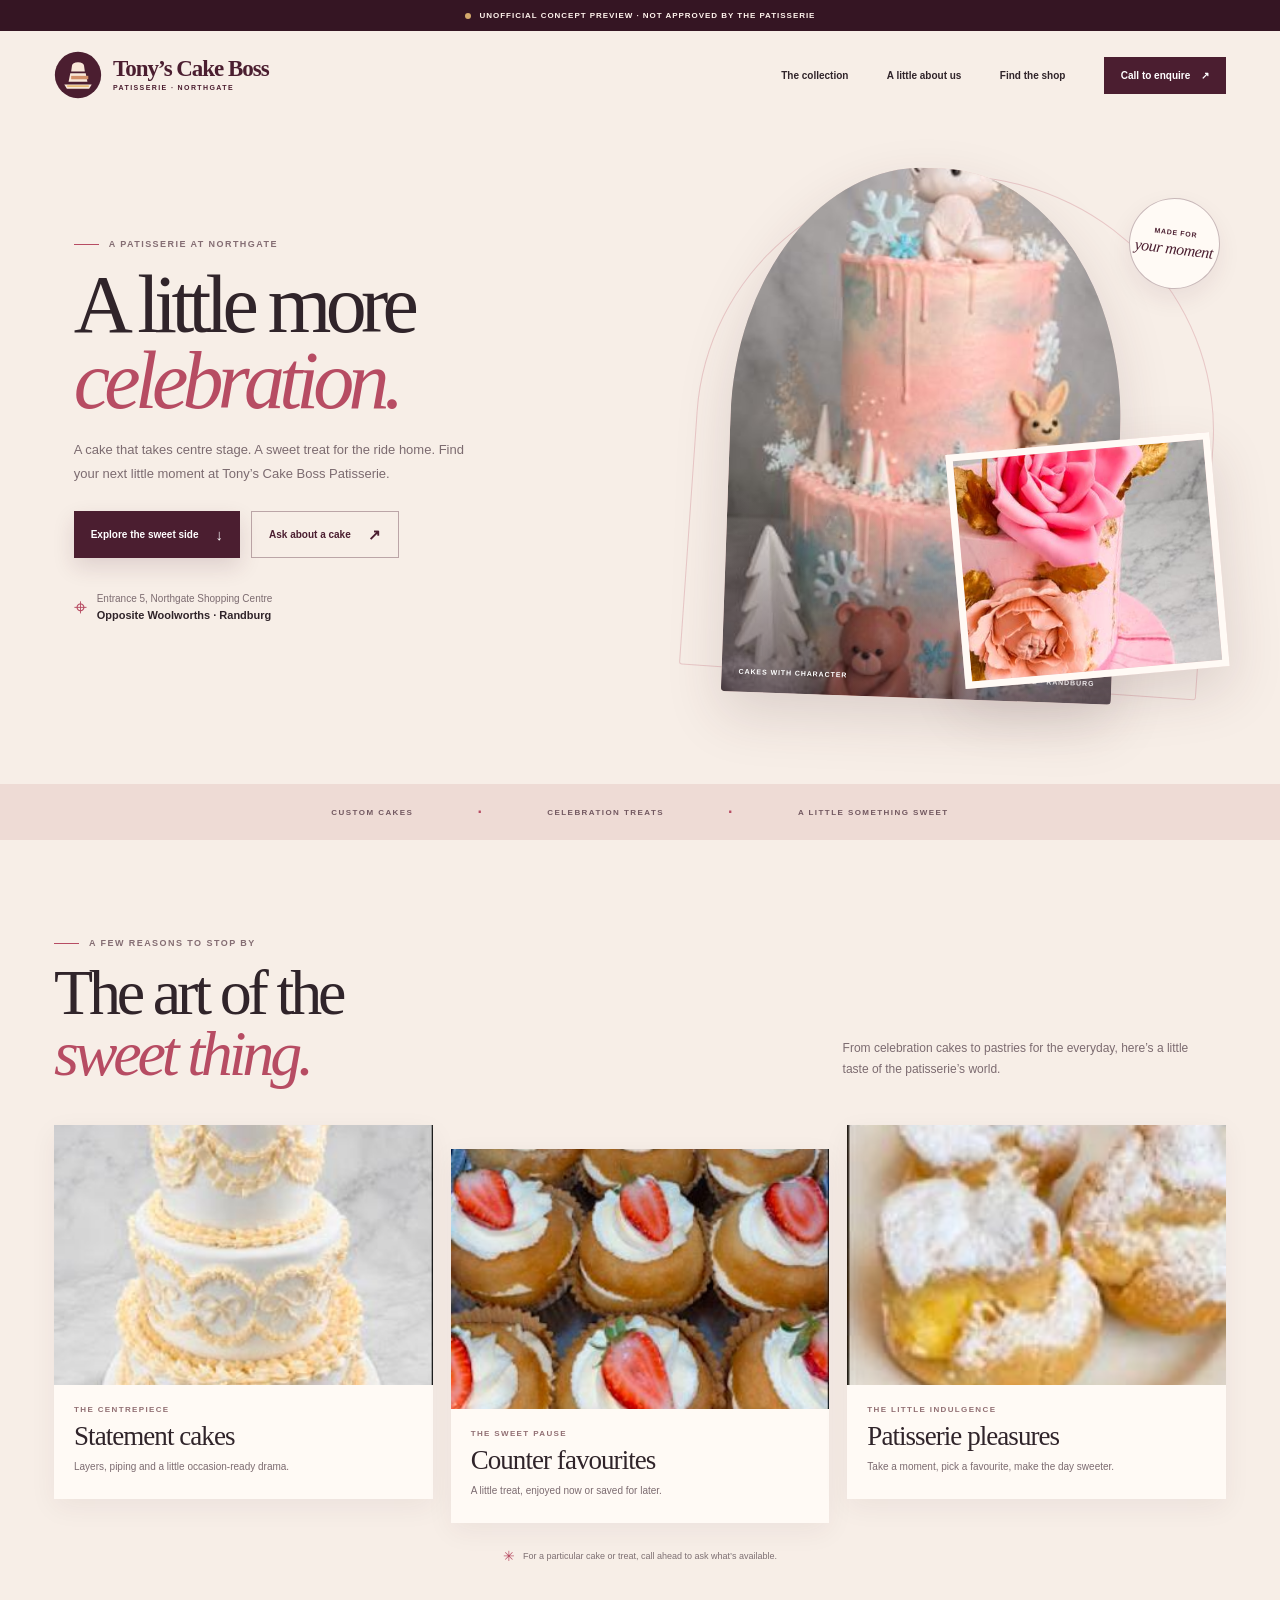
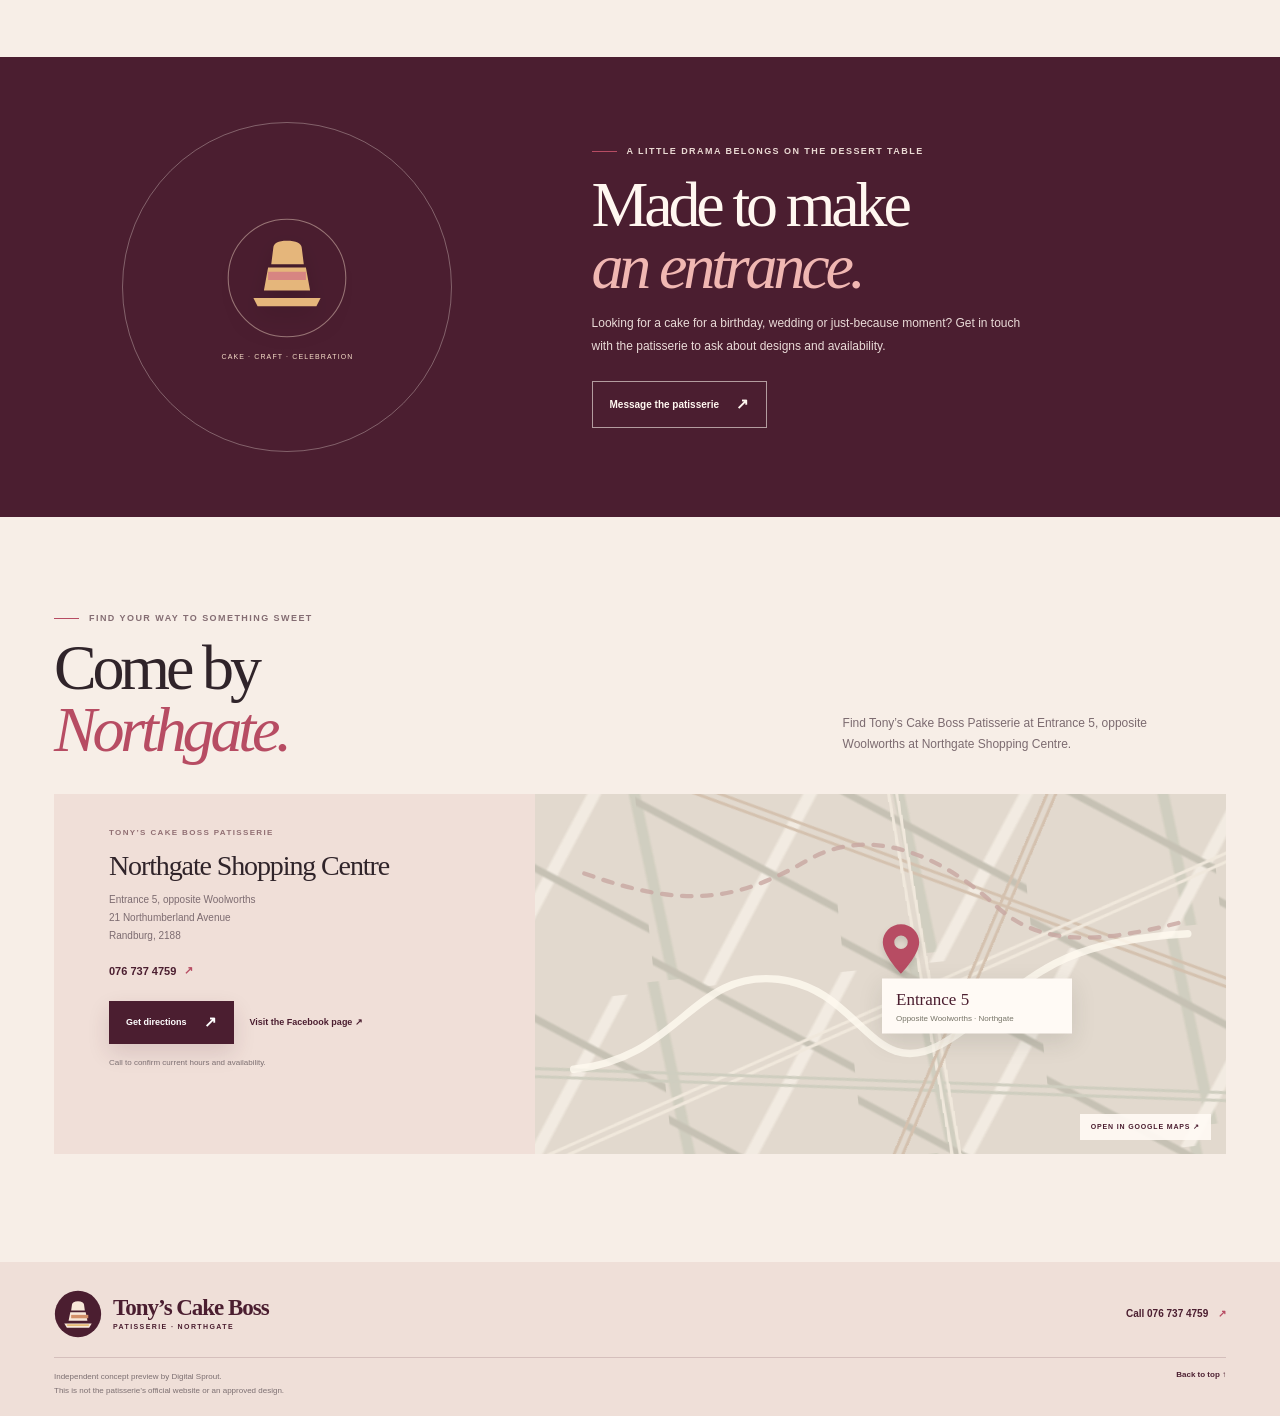
==== tonys-cake-boss-patisserie/index.html @ f34aab68 "Add Tony's Cake Boss Patisserie demo" ====
<!doctype html>
<html lang="en-ZA">
  <head>
    <meta charset="utf-8">
    <meta name="viewport" content="width=device-width, initial-scale=1">
    <meta name="theme-color" content="#f7eee7">
    <meta name="description" content="An unofficial concept preview for Tony's Cake Boss Patisserie at Northgate Shopping Centre, Randburg.">
    <title>Tony’s Cake Boss Patisserie — A little more celebration</title>
    <link rel="stylesheet" href="styles.css">
    <script src="script.js" defer></script>
  </head>
  <body>
    <a class="skip-link" href="#main">Skip to content</a>
    <div class="concept-note"><span aria-hidden="true"></span> Unofficial concept preview · not approved by the patisserie</div>

    <header class="site-header">
      <a class="brand" href="#top" aria-label="Tony's Cake Boss Patisserie concept home">
        <span class="brand-mark" aria-hidden="true"><svg viewBox="0 0 56 56"><circle cx="28" cy="28" r="27" fill="#4b1e30"/><path d="M12 39h32l-3 5H15l-3-5Zm5-3h22l-2-10H19l-2 10Zm3-12 1-7c.3-2.5 2.7-4 7-4s6.7 1.5 7 4l1 7H20Z" fill="#f8e7d8"/><path d="M20 29h20v4H20z" fill="#d28f68"/><path d="M16 41h24" stroke="#e7bc76" stroke-width="1.8" stroke-linecap="round"/></svg></span>
        <span class="brand-copy"><strong>Tony’s Cake Boss</strong><small>PATISSERIE · NORTHGATE</small></span>
      </a>
      <button class="menu-toggle" type="button" aria-expanded="false" aria-controls="main-nav" aria-label="Open navigation"><span></span><span></span></button>
      <nav class="main-nav" id="main-nav" aria-label="Main navigation">
        <a href="#collection">The collection</a><a href="#story">A little about us</a><a href="#visit">Find the shop</a><a class="nav-call" href="tel:+27767374759">Call to enquire <span aria-hidden="true">↗</span></a>
      </nav>
    </header>

    <main id="main">
      <section class="hero" id="top" aria-labelledby="hero-title">
        <div class="hero-copy reveal">
          <p class="eyebrow"><span></span> A patisserie at Northgate</p>
          <h1 id="hero-title">A little more<br><em>celebration.</em></h1>
          <p class="hero-intro">A cake that takes centre stage. A sweet treat for the ride home. Find your next little moment at Tony’s Cake Boss Patisserie.</p>
          <div class="hero-actions"><a class="button button-primary" href="#collection">Explore the sweet side <span aria-hidden="true">↓</span></a><a class="button button-outline" href="https://wa.me/27767374759?text=Hello%2C%20I%27d%20like%20to%20ask%20about%20a%20cake." target="_blank" rel="noopener noreferrer">Ask about a cake <span aria-hidden="true">↗</span></a></div>
          <a class="hero-place" href="https://www.google.com/maps/search/?api=1&amp;query=Tony%27s%20Cake%20Boss%20Patisserie%2C%20Northgate%20Shopping%20Centre%2C%20Randburg" target="_blank" rel="noopener noreferrer"><span class="place-pin" aria-hidden="true">⌖</span><span>Entrance 5, Northgate Shopping Centre<br><strong>Opposite Woolworths · Randburg</strong></span></a>
        </div>
        <div class="hero-visual reveal" aria-label="Cake and patisserie gallery">
          <figure class="hero-photo hero-photo-main"><img src="assets/feature-cake.jpg" alt="Pastel two-tier celebration cake decorated with fondant figures and winter details"><figcaption><span>CAKES WITH CHARACTER</span><span>NORTHGATE · RANDBURG</span></figcaption></figure>
          <figure class="hero-photo hero-photo-inset"><img src="assets/floral-cake-detail.jpg" alt="Close view of a blush cake finished with pink and peach sugar flowers"></figure>
          <span class="photo-seal" aria-hidden="true"><span>MADE FOR</span><strong>your moment</strong></span>
        </div>
      </section>

      <div class="sweet-ribbon" aria-label="Patisserie favourites"><span>Custom cakes</span><i aria-hidden="true">·</i><span>Celebration treats</span><i aria-hidden="true">·</i><span>A little something sweet</span></div>

      <section class="collection section-pad" id="collection" aria-labelledby="collection-title">
        <div class="section-heading reveal"><div><p class="eyebrow"><span></span> A few reasons to stop by</p><h2 id="collection-title">The art of the<br><em>sweet thing.</em></h2></div><p>From celebration cakes to pastries for the everyday, here’s a little taste of the patisserie’s world.</p></div>
        <div class="collection-grid">
          <article class="collection-card reveal"><img src="assets/wedding-cake.jpg" alt="White tiered celebration cake with piped borders and pale gold details" loading="lazy"><div class="collection-card-copy"><p class="card-kicker">THE CENTREPIECE</p><h3>Statement cakes</h3><p>Layers, piping and a little occasion-ready drama.</p></div></article>
          <article class="collection-card reveal"><img src="assets/strawberry-cupcakes.jpg" alt="Small cupcakes topped with cream and fresh strawberry slices" loading="lazy"><div class="collection-card-copy"><p class="card-kicker">THE SWEET PAUSE</p><h3>Counter favourites</h3><p>A little treat, enjoyed now or saved for later.</p></div></article>
          <article class="collection-card reveal"><img src="assets/custard-puffs.jpg" alt="Powdered pastries with creamy custard filling" loading="lazy"><div class="collection-card-copy"><p class="card-kicker">THE LITTLE INDULGENCE</p><h3>Patisserie pleasures</h3><p>Take a moment, pick a favourite, make the day sweeter.</p></div></article>
        </div>
        <p class="availability-note"><span aria-hidden="true">✳</span> For a particular cake or treat, call ahead to ask what’s available.</p>
      </section>

      <section class="story" id="story" aria-labelledby="story-title">
        <div class="story-inner section-pad"><div class="story-seal" aria-hidden="true"><svg viewBox="0 0 120 120"><circle cx="60" cy="60" r="56"/><path d="M28 79h64l-4 8H32l-4-8Zm10-7h44l-4-22H42l-4 22Zm7-25 2-16c.3-4 4.5-6.5 13-6.5S73.7 27 74 31l2 16H45Z"/><path class="story-band" d="M42 54h36v8H42z"/></svg><span>CAKE · CRAFT · CELEBRATION</span></div><div class="story-copy reveal"><p class="eyebrow eyebrow-light"><span></span> A little drama belongs on the dessert table</p><h2 id="story-title">Made to make<br><em>an entrance.</em></h2><p>Looking for a cake for a birthday, wedding or just-because moment? Get in touch with the patisserie to ask about designs and availability.</p><a class="button button-light" href="https://wa.me/27767374759?text=Hello%2C%20I%27d%20like%20to%20ask%20about%20a%20cake." target="_blank" rel="noopener noreferrer">Message the patisserie <span aria-hidden="true">↗</span></a></div></div>
      </section>

      <section class="visit section-pad" id="visit" aria-labelledby="visit-title">
        <div class="section-heading visit-heading reveal"><div><p class="eyebrow"><span></span> Find your way to something sweet</p><h2 id="visit-title">Come by<br><em>Northgate.</em></h2></div><p>Find Tony’s Cake Boss Patisserie at Entrance 5, opposite Woolworths at Northgate Shopping Centre.</p></div>
        <div class="visit-card reveal"><div class="visit-details"><p class="card-kicker">TONY’S CAKE BOSS PATISSERIE</p><h3>Northgate Shopping Centre</h3><p>Entrance 5, opposite Woolworths<br>21 Northumberland Avenue<br>Randburg, 2188</p><a class="phone-link" href="tel:+27767374759">076 737 4759 <span aria-hidden="true">↗</span></a><div class="visit-actions"><a class="button button-primary" href="https://www.google.com/maps/search/?api=1&amp;query=Tony%27s%20Cake%20Boss%20Patisserie%2C%20Entrance%205%2C%20Northgate%20Shopping%20Centre%2C%20Randburg" target="_blank" rel="noopener noreferrer">Get directions <span aria-hidden="true">↗</span></a><a class="social-link" href="https://www.facebook.com/tonyscakeboss/" target="_blank" rel="noopener noreferrer">Visit the Facebook page ↗</a></div><p class="confirm-note">Call to confirm current hours and availability.</p></div>
          <a class="map-card" href="https://www.google.com/maps/search/?api=1&amp;query=Tony%27s%20Cake%20Boss%20Patisserie%2C%20Entrance%205%2C%20Northgate%20Shopping%20Centre%2C%20Randburg" target="_blank" rel="noopener noreferrer" aria-label="Open directions to Tony's Cake Boss Patisserie in Google Maps"><div class="map-lines" aria-hidden="true"><span></span><span></span><span></span><span></span><span></span></div><svg class="map-route" viewBox="0 0 540 340" aria-hidden="true"><path d="M-20 260C80 250 92 166 173 175s88 103 160 58 83-93 227-101"/><path d="M-10 75c95 34 144 26 210-12s136 3 178 42 96 37 180 15"/></svg><span class="map-pin"><svg viewBox="0 0 30 40"><path d="M15 1C7.3 1 1 7.2 1 14.8 1 24.7 15 39 15 39s14-14.3 14-24.2C29 7.2 22.7 1 15 1Zm0 19a5.2 5.2 0 1 1 0-10.4A5.2 5.2 0 0 1 15 20Z"/></svg></span><span class="map-label"><strong>Entrance 5</strong><small>Opposite Woolworths · Northgate</small></span><span class="map-caption">OPEN IN GOOGLE MAPS ↗</span></a>
        </div>
      </section>
    </main>

    <footer class="site-footer"><div class="footer-top"><a class="brand" href="#top" aria-label="Back to Tony's Cake Boss Patisserie concept home"><span class="brand-mark" aria-hidden="true"><svg viewBox="0 0 56 56"><circle cx="28" cy="28" r="27" fill="#4b1e30"/><path d="M12 39h32l-3 5H15l-3-5Zm5-3h22l-2-10H19l-2 10Zm3-12 1-7c.3-2.5 2.7-4 7-4s6.7 1.5 7 4l1 7H20Z" fill="#f8e7d8"/><path d="M20 29h20v4H20z" fill="#d28f68"/><path d="M16 41h24" stroke="#e7bc76" stroke-width="1.8" stroke-linecap="round"/></svg></span><span class="brand-copy"><strong>Tony’s Cake Boss</strong><small>PATISSERIE · NORTHGATE</small></span></a><a class="footer-call" href="tel:+27767374759">Call 076 737 4759 <span aria-hidden="true">↗</span></a></div><div class="footer-bottom"><p>Independent concept preview by Digital Sprout.<br>This is not the patisserie’s official website or an approved design.</p><a href="#top">Back to top ↑</a></div></footer>
  </body>
</html>
---- tonys-cake-boss-patisserie/styles.css ----
@charset "UTF-8";
:root{color-scheme:light;--paper:#f7eee7;--paper-light:#fffaf5;--blush:#f1d5d4;--rose:#df878b;--rose-dark:#b74c63;--wine:#4b1e30;--wine-deep:#351523;--ink:#30242a;--muted:#7c6b70;--gold:#d4a96c;--line:rgba(75,30,48,.16);--serif:Georgia,"Times New Roman",serif;--sans:"Segoe UI",Arial,sans-serif;--content:1240px}
*,*::before,*::after{box-sizing:border-box}html{scroll-behavior:smooth;scroll-padding-top:90px}body{margin:0;color:var(--ink);background:var(--paper);font-family:var(--sans);-webkit-font-smoothing:antialiased}a{color:inherit}img,svg{display:block;max-width:100%}a:focus-visible,button:focus-visible{outline:3px solid var(--rose-dark);outline-offset:4px}h1,h2,h3,p{margin-top:0}.skip-link{position:fixed;z-index:40;top:8px;left:8px;padding:12px 16px;color:#fff;background:var(--wine);transform:translateY(-150%)}.skip-link:focus{transform:translateY(0)}
.concept-note{min-height:31px;display:flex;align-items:center;justify-content:center;gap:9px;padding:6px 12px;color:#fff4ed;background:var(--wine-deep);text-align:center;text-transform:uppercase;letter-spacing:.12em;font-size:8px;font-weight:700}.concept-note span{width:6px;height:6px;border-radius:50%;background:var(--gold)}
.site-header{position:relative;z-index:10;max-width:var(--content);min-height:88px;margin:0 auto;padding:0 34px;display:flex;align-items:center;justify-content:space-between}.brand{display:inline-flex;align-items:center;gap:11px;color:var(--wine);text-decoration:none}.brand-mark{width:48px;height:48px;display:grid;place-items:center}.brand-mark svg{width:100%;height:100%}.brand-copy{display:flex;flex-direction:column;gap:4px}.brand-copy strong{font:600 23px/.9 var(--serif);letter-spacing:-.045em}.brand-copy small{font-size:7px;font-weight:750;letter-spacing:.2em}.main-nav{display:flex;align-items:center;gap:clamp(18px,3vw,39px)}.main-nav a{font-size:10px;font-weight:650;text-decoration:none;transition:color .2s ease}.main-nav a:hover,.social-link:hover{color:var(--rose-dark)}.main-nav .nav-call{padding:13px 17px;color:#fff;background:var(--wine);transition:background .2s ease,transform .2s ease}.main-nav .nav-call:hover{color:#fff;background:var(--rose-dark);transform:translateY(-1px)}.nav-call span{padding-left:8px}.menu-toggle{display:none}
.hero{max-width:var(--content);min-height:665px;margin:0 auto;padding:30px 34px 68px;display:grid;grid-template-columns:.9fr 1.1fr;align-items:center;gap:clamp(35px,6vw,80px)}.hero-copy{position:relative;z-index:2;max-width:500px;padding-left:4%}.eyebrow{display:flex;align-items:center;gap:10px;margin:0 0 18px;color:#846d73;text-transform:uppercase;letter-spacing:.16em;font-size:9px;font-weight:750}.eyebrow>span{width:25px;height:1px;background:var(--rose-dark)}.hero h1{max-width:550px;margin:0 0 20px;font:400 clamp(62px,6.4vw,86px)/.92 var(--serif);letter-spacing:-.07em}.hero h1 em,h2 em{color:var(--rose-dark);font-weight:400}.hero-intro{max-width:410px;margin-bottom:25px;color:var(--muted);font-size:13px;line-height:1.85}.hero-actions{display:flex;gap:11px;flex-wrap:wrap}.button{min-height:47px;padding:0 17px;display:inline-flex;align-items:center;justify-content:center;gap:17px;font-size:10px;font-weight:750;text-decoration:none;transition:transform .2s ease,background .2s ease,color .2s ease}.button:hover{transform:translateY(-2px)}.button-primary{color:#fff;background:var(--wine);box-shadow:0 9px 22px rgba(75,30,48,.14)}.button-primary:hover{background:var(--rose-dark)}.button-outline{border:1px solid rgba(75,30,48,.35);color:var(--wine);background:transparent}.button-outline:hover{border-color:var(--wine);background:rgba(255,250,245,.65)}.button span{font-size:15px}.hero-place{margin-top:31px;display:inline-flex;align-items:center;gap:10px;color:var(--muted);font-size:10px;line-height:1.6;text-decoration:none}.hero-place strong{color:var(--ink);font-size:11px}.place-pin{color:var(--rose-dark);font-size:23px}.hero-visual{position:relative;min-height:545px;display:flex;align-items:center;justify-content:center}.hero-visual::before{content:"";position:absolute;inset:3% 2% 4% 12%;border:1px solid rgba(183,76,99,.24);border-radius:50% 50% 3px 3px;transform:rotate(4deg)}.hero-photo{margin:0;position:relative;overflow:hidden;background:#e7c8c7;box-shadow:0 22px 55px rgba(73,37,49,.15)}.hero-photo-main{width:min(76%,390px);height:530px;border-radius:48% 48% 4px 4px;transform:rotate(2deg)}.hero-photo-main img{width:100%;height:100%;object-fit:cover;object-position:center 45%;transition:transform .7s ease}.hero-visual:hover .hero-photo-main img{transform:scale(1.035)}.hero-photo-main::after{content:"";position:absolute;inset:62% 0 0;background:linear-gradient(transparent,rgba(43,23,34,.55));pointer-events:none}.hero-photo-main figcaption{position:absolute;z-index:1;right:17px;bottom:17px;left:17px;display:flex;justify-content:space-between;gap:8px;color:#fff;font-size:7px;font-weight:750;letter-spacing:.13em}.hero-photo-inset{position:absolute;z-index:2;right:1%;bottom:5%;width:44%;height:235px;border:7px solid var(--paper-light);transform:rotate(-5deg)}.hero-photo-inset img{width:100%;height:100%;object-fit:cover;object-position:center 45%}.photo-seal{position:absolute;top:7%;right:1%;width:91px;height:91px;border:1px solid rgba(75,30,48,.3);border-radius:50%;display:flex;flex-direction:column;align-items:center;justify-content:center;gap:4px;color:var(--wine);background:var(--paper-light);box-shadow:0 10px 25px rgba(75,30,48,.08);transform:rotate(7deg);font-size:7px;font-weight:750;letter-spacing:.1em}.photo-seal strong{font:italic 16px var(--serif);letter-spacing:-.03em}
.sweet-ribbon{min-height:56px;padding:12px 18px;display:flex;align-items:center;justify-content:center;gap:clamp(18px,5vw,66px);flex-wrap:wrap;background:#eedbd5;color:#725860;text-transform:uppercase;letter-spacing:.18em;font-size:8px;font-weight:750}.sweet-ribbon i{color:var(--rose-dark);font-size:16px;font-style:normal}
.section-pad{padding-left:max(34px,calc((100% - var(--content) + 68px)/2));padding-right:max(34px,calc((100% - var(--content) + 68px)/2))}.collection{padding-top:98px;padding-bottom:90px}.section-heading{display:flex;justify-content:space-between;align-items:end;gap:30px;margin-bottom:40px}.section-heading .eyebrow{margin-bottom:14px}h2{margin:0;font:400 clamp(45px,5vw,67px)/.96 var(--serif);letter-spacing:-.065em}.section-heading>p{max-width:360px;margin:0 2% 4px 0;color:var(--muted);font-size:12px;line-height:1.8}.collection-grid{display:grid;grid-template-columns:repeat(3,minmax(0,1fr));gap:18px;align-items:start}.collection-card{min-width:0;background:var(--paper-light);box-shadow:0 8px 26px rgba(75,30,48,.06);transition:transform .25s ease,box-shadow .25s ease}.collection-card:nth-child(2){margin-top:24px}.collection-card:hover{transform:translateY(-4px);box-shadow:0 17px 35px rgba(75,30,48,.12)}.collection-card>img{width:100%;height:260px;object-fit:cover;background:#eedbd5}.collection-card:first-child>img{object-position:center 40%}.collection-card:nth-child(2)>img{object-position:center 48%}.collection-card:nth-child(3)>img{object-position:center 50%}.collection-card-copy{padding:20px 20px 23px}.card-kicker{margin:0 0 8px;color:#916f73;font-size:8px;font-weight:750;letter-spacing:.17em}.collection-card h3{margin:0 0 8px;font:400 27px/1.05 var(--serif);letter-spacing:-.035em}.collection-card-copy>p:last-child{max-width:290px;margin:0;color:var(--muted);font-size:10px;line-height:1.75}.availability-note{margin:22px 0 0;display:flex;justify-content:center;align-items:center;gap:8px;color:#7d6f72;text-align:center;font-size:9px;line-height:1.6}.availability-note span{color:var(--rose-dark);font-size:14px}
.story{overflow:hidden;color:var(--paper-light);background:var(--wine)}.story-inner{max-width:var(--content);min-height:435px;margin:0 auto;padding-top:65px;padding-bottom:65px;display:grid;grid-template-columns:.82fr 1.18fr;align-items:center;gap:8%}.story-seal{width:min(100%,330px);aspect-ratio:1;justify-self:center;border:1px solid rgba(248,238,231,.32);border-radius:50%;display:flex;flex-direction:column;align-items:center;justify-content:center;gap:12px;color:#f6ddc8;text-align:center;text-transform:uppercase;letter-spacing:.16em;font-size:7px}.story-seal svg{width:126px;fill:#e5b67b;filter:drop-shadow(0 8px 12px rgba(0,0,0,.15))}.story-seal svg circle{fill:none;stroke:rgba(245,222,201,.45);stroke-width:1}.story-seal .story-band{fill:#d78582}.story-copy{max-width:550px;position:relative;z-index:1}.eyebrow-light{color:#ead9d3}.story h2{margin:15px 0;color:#fff7f0}.story h2 em{color:#f0b7b2}.story-copy>p:not(.eyebrow){max-width:450px;margin:0 0 24px;color:#eadbd8;font-size:12px;line-height:1.85}.button-light{border:1px solid rgba(255,247,240,.58);color:#fff7f0;background:transparent}.button-light:hover{color:var(--wine);background:var(--paper-light)}
.visit{padding-top:96px;padding-bottom:108px}.visit-heading{margin-bottom:34px}.visit-heading .eyebrow{margin-bottom:14px}.visit-card{min-height:360px;display:grid;grid-template-columns:.82fr 1.18fr;background:#f0dfd8}.visit-details{padding:34px clamp(24px,4.5vw,55px)}.visit-details h3{margin:13px 0 9px;font:400 28px var(--serif);letter-spacing:-.04em}.visit-details>p:not(.card-kicker){margin:0 0 16px;color:var(--muted);font-size:10px;line-height:1.8}.phone-link{display:inline-flex;align-items:center;gap:8px;color:var(--wine);font-size:11px;font-weight:750;text-decoration:none}.phone-link span{color:var(--rose-dark)}.visit-actions{margin-top:22px;display:flex;align-items:center;gap:16px;flex-wrap:wrap}.visit-actions .button{min-height:43px;font-size:9px}.social-link{color:var(--wine);font-size:9px;font-weight:700;text-decoration:none;transition:color .2s ease}.confirm-note{margin:12px 0 0!important;color:#7d7072!important;font-size:8px!important}.map-card{min-height:360px;position:relative;overflow:hidden;display:block;background:#e2d9ce;text-decoration:none;isolation:isolate}.map-lines{position:absolute;z-index:-2;inset:-10%;opacity:.66;background-image:linear-gradient(34deg,transparent 47%,#b7b5a6 48%,#b7b5a6 50%,transparent 51%),linear-gradient(124deg,transparent 39%,#faf4eb 40%,#faf4eb 43%,transparent 44%),linear-gradient(84deg,transparent 72%,#c7c8b7 73%,#c7c8b7 76%,transparent 77%);background-size:190px 160px,230px 210px,260px 200px;transform:rotate(-6deg)}.map-lines span{position:absolute;width:140%;height:11px;left:-15%;top:25%;border:3px solid #cdb59e;border-left:0;border-right:0;transform:rotate(26deg)}.map-lines span:nth-child(2){top:54%;transform:rotate(-18deg);border-color:#f8f0e3}.map-lines span:nth-child(3){top:76%;transform:rotate(8deg);border-color:#c5c8b7}.map-lines span:nth-child(4){top:42%;transform:rotate(86deg);border-color:#f8f0e3}.map-lines span:nth-child(5){top:35%;left:26%;width:80%;transform:rotate(-61deg);border-color:#cdb59e}.map-route{position:absolute;inset:0;width:100%;height:100%;overflow:visible}.map-route path{fill:none;stroke:#fffaf0;stroke-width:7;stroke-linecap:round;opacity:.8}.map-route path+path{stroke:#c8a7a2;stroke-width:4;stroke-dasharray:9 10}.map-pin{position:absolute;top:43%;left:53%;width:40px;height:52px;color:var(--rose-dark);transform:translate(-50%,-50%);filter:drop-shadow(0 4px 3px rgba(52,56,43,.15));transition:transform .25s ease}.map-card:hover .map-pin{transform:translate(-50%,-57%)}.map-pin svg{width:100%;height:100%;fill:currentColor}.map-label{position:absolute;top:59%;left:53%;min-width:190px;padding:11px 14px;display:block;color:var(--wine);background:#fffaf5;box-shadow:0 8px 24px rgba(48,53,43,.13);transform:translate(-10%,-50%)}.map-label strong,.map-label small{display:block}.map-label strong{font:400 17px var(--serif)}.map-label small{margin-top:4px;color:#777568;font-size:8px}.map-caption{position:absolute;right:15px;bottom:14px;padding:9px 11px;color:var(--wine);background:rgba(255,250,245,.92);font-size:7px;font-weight:750;letter-spacing:.12em}
.site-footer{padding:28px max(34px,calc((100% - var(--content) + 68px)/2)) 19px;background:#efdfd8}.footer-top,.footer-bottom{max-width:var(--content);margin:0 auto;display:flex;justify-content:space-between;align-items:center;gap:20px}.footer-call{color:var(--wine);font-size:10px;font-weight:750;text-decoration:none}.footer-call span{margin-left:7px;color:var(--rose-dark)}.footer-bottom{margin-top:19px;padding-top:12px;align-items:flex-start;border-top:1px solid var(--line)}.footer-bottom p{margin:0;color:#7c6f71;font-size:8px;line-height:1.7}.footer-bottom>a{color:var(--wine);font-size:8px;font-weight:700;text-decoration:none}
.js .reveal{opacity:0;transform:translateY(12px);transition:opacity .55s ease,transform .55s ease}.js .reveal.is-visible{opacity:1;transform:translateY(0)}.collection-card:nth-child(2){transition-delay:.06s}.collection-card:nth-child(3){transition-delay:.12s}
@media(max-width:900px){.site-header{padding:0 24px}.main-nav{gap:16px}.main-nav a{font-size:9px}.main-nav .nav-call{padding:12px}.hero{min-height:605px;padding:28px 24px 54px;gap:30px}.hero h1{font-size:clamp(57px,7vw,72px)}.hero-visual{min-height:480px}.hero-photo-main{height:475px}.hero-photo-inset{height:195px}.section-pad{padding-left:24px;padding-right:24px}.collection,.visit{padding-top:78px;padding-bottom:76px}.collection-card>img{height:215px}.collection-card-copy{padding:16px}.collection-card h3{font-size:24px}.story-inner{min-height:380px;padding-top:54px;padding-bottom:54px;gap:5%}.story-seal{max-width:270px}.visit-details{padding-left:28px;padding-right:28px}}
@media(max-width:680px){html{scroll-padding-top:72px}.concept-note{min-height:34px;font-size:7px;letter-spacing:.06em}.site-header{min-height:72px;padding:0 18px}.brand-mark{width:42px;height:42px}.brand-copy strong{font-size:20px}.brand-copy small{font-size:6px}.menu-toggle{width:42px;height:42px;display:flex;flex-direction:column;align-items:center;justify-content:center;gap:5px;border:1px solid var(--line);border-radius:50%;background:transparent;cursor:pointer}.menu-toggle span{width:15px;height:1px;background:var(--wine);transition:transform .2s ease}.menu-toggle[aria-expanded=true] span:first-child{transform:translateY(3px) rotate(45deg)}.menu-toggle[aria-expanded=true] span:last-child{transform:translateY(-3px) rotate(-45deg)}.main-nav{display:none;position:absolute;top:calc(100% - 1px);left:10px;right:10px;padding:13px;flex-direction:column;align-items:stretch;gap:0;border:1px solid var(--line);background:var(--paper-light);box-shadow:0 14px 30px rgba(58,34,43,.13)}.main-nav.is-open{display:flex}.main-nav a{padding:13px 9px;border-bottom:1px solid var(--line);font-size:11px}.main-nav a:last-child{margin-top:8px;border:0;text-align:center}.main-nav .nav-call{padding:13px}.hero{display:flex;flex-direction:column;align-items:stretch;min-height:0;padding:38px 20px 42px;gap:26px}.hero-copy{padding:0}.hero-copy .eyebrow{margin-bottom:15px}.hero h1{margin-bottom:14px;font-size:clamp(56px,14vw,72px)}.hero-intro{max-width:410px;margin-bottom:18px;font-size:11px}.hero-actions{gap:9px}.button{min-height:44px;padding:0 13px;gap:12px;font-size:9px}.hero-place{margin-top:21px;font-size:9px}.hero-place strong{font-size:10px}.hero-visual{min-height:405px;margin:0 -4px}.hero-visual::before{inset:4% 4% 5% 12%}.hero-photo-main{width:76%;height:390px}.hero-photo-main figcaption{right:11px;bottom:12px;left:11px;font-size:5px}.hero-photo-inset{right:0;bottom:4%;width:44%;height:155px;border-width:5px}.photo-seal{top:6%;right:0;width:72px;height:72px;font-size:5px}.photo-seal strong{font-size:13px}.sweet-ribbon{min-height:46px;gap:10px;padding:9px 8px;font-size:6px;letter-spacing:.1em}.sweet-ribbon i{font-size:12px}.section-pad{padding-left:20px;padding-right:20px}.collection{padding-top:64px;padding-bottom:58px}.section-heading{display:block;margin-bottom:24px}.section-heading .eyebrow{margin-bottom:12px}h2{font-size:45px}.section-heading>p{max-width:350px;margin:14px 0 0;font-size:10px}.collection-grid{grid-template-columns:1fr;gap:12px}.collection-card:nth-child(2){margin-top:0}.collection-card{display:grid;grid-template-columns:.88fr 1.12fr;align-items:stretch}.collection-card>img{height:100%;min-height:150px;max-height:185px}.collection-card-copy{padding:15px 13px;align-self:center}.collection-card h3{font-size:22px}.collection-card-copy>p:last-child{font-size:8px}.availability-note{align-items:flex-start;margin-top:17px;font-size:8px}.story-inner{min-height:0;grid-template-columns:1fr;gap:26px;padding-top:49px;padding-bottom:50px}.story-seal{width:165px;justify-self:start;gap:8px;font-size:5px}.story-seal svg{width:78px}.story-copy{padding:0}.story h2{margin:14px 0;font-size:45px}.story-copy>p:not(.eyebrow){margin-bottom:19px;font-size:10px}.visit{padding-top:63px;padding-bottom:67px}.visit-heading{margin-bottom:22px}.visit-heading .eyebrow{margin-bottom:12px}.visit h2{font-size:46px}.visit-card{grid-template-columns:1fr}.visit-details{padding:23px 20px 24px}.visit-details h3{margin-top:11px;font-size:24px}.visit-actions{margin-top:19px;align-items:flex-start;flex-direction:column;gap:12px}.visit-actions .button{width:100%}.map-card{min-height:255px}.map-label{min-width:167px;left:49%;padding:9px 11px}.map-label strong{font-size:15px}.site-footer{padding:22px 20px 17px}.footer-top{align-items:flex-start;flex-direction:column;gap:14px}.footer-bottom{margin-top:16px;padding-top:11px}.footer-bottom p,.footer-bottom>a{font-size:7px}}
@media(prefers-reduced-motion:reduce){*,*::before,*::after{scroll-behavior:auto!important;transition-duration:.01ms!important;animation-duration:.01ms!important;animation-iteration-count:1!important}.js .reveal{opacity:1;transform:none}}
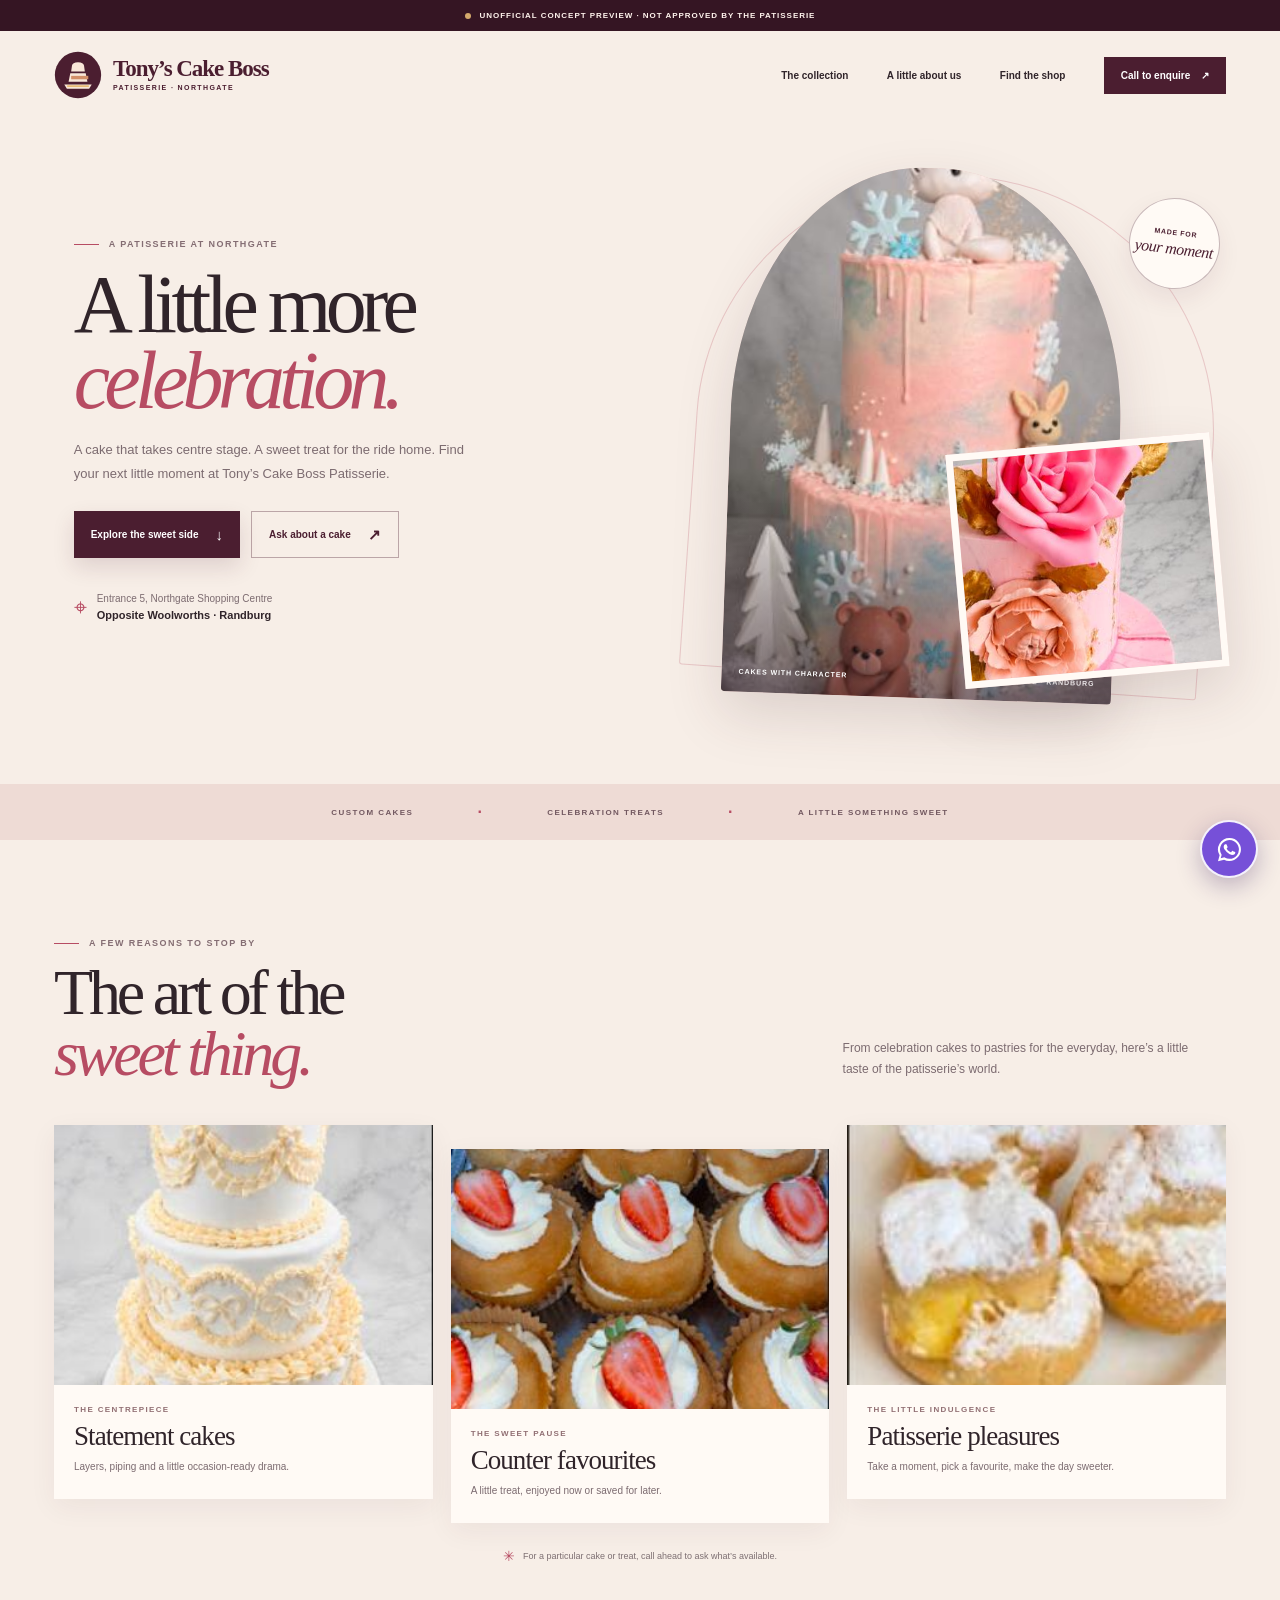
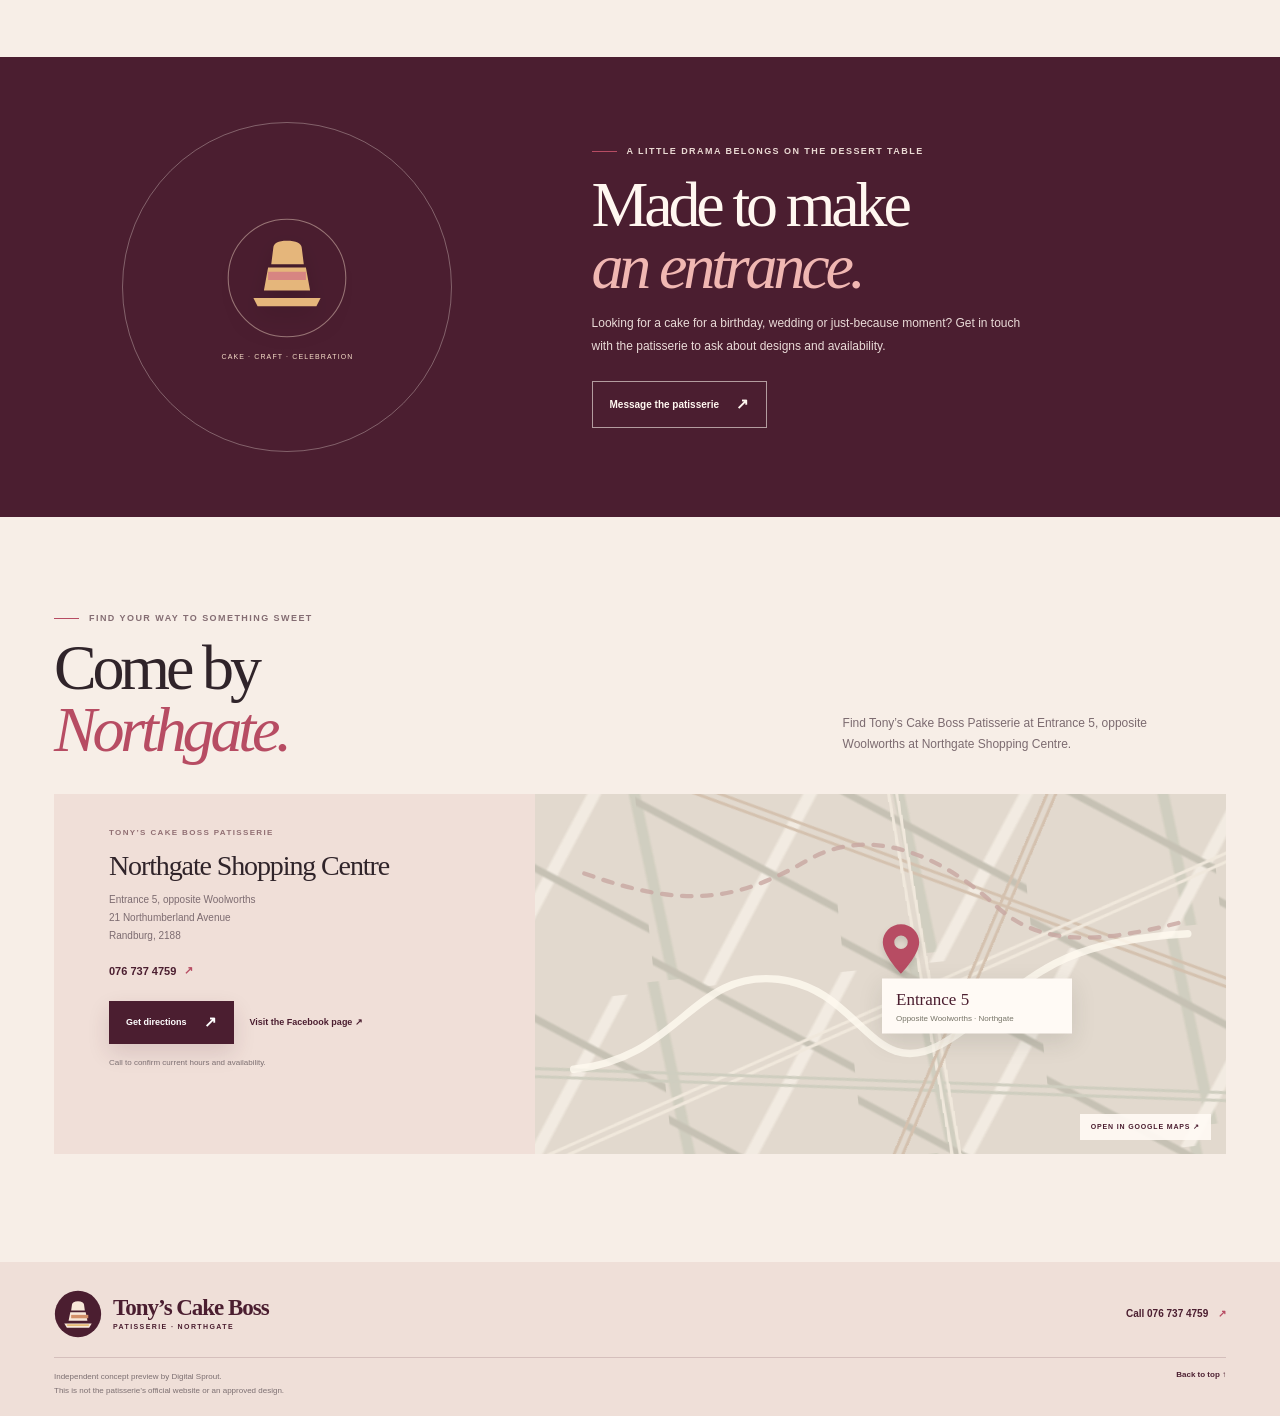
==== commit bc8cb536: "Add floating WhatsApp button to Tony’s demo" ====
--- a/tonys-cake-boss-patisserie/index.html
+++ b/tonys-cake-boss-patisserie/index.html
@@ -11,7 +11,7 @@
   </head>
   <body>
     <a class="skip-link" href="#main">Skip to content</a>
-    <div class="concept-note"><span aria-hidden="true"></span> Unofficial concept preview · not approved by the patisserie</div>
+    <div class="concept-note" role="note"><span aria-hidden="true"></span> Unofficial concept preview · not approved by the patisserie</div>
 
     <header class="site-header">
       <a class="brand" href="#top" aria-label="Tony's Cake Boss Patisserie concept home">
@@ -65,5 +65,8 @@
     </main>
 
     <footer class="site-footer"><div class="footer-top"><a class="brand" href="#top" aria-label="Back to Tony's Cake Boss Patisserie concept home"><span class="brand-mark" aria-hidden="true"><svg viewBox="0 0 56 56"><circle cx="28" cy="28" r="27" fill="#4b1e30"/><path d="M12 39h32l-3 5H15l-3-5Zm5-3h22l-2-10H19l-2 10Zm3-12 1-7c.3-2.5 2.7-4 7-4s6.7 1.5 7 4l1 7H20Z" fill="#f8e7d8"/><path d="M20 29h20v4H20z" fill="#d28f68"/><path d="M16 41h24" stroke="#e7bc76" stroke-width="1.8" stroke-linecap="round"/></svg></span><span class="brand-copy"><strong>Tony’s Cake Boss</strong><small>PATISSERIE · NORTHGATE</small></span></a><a class="footer-call" href="tel:+27767374759">Call 076 737 4759 <span aria-hidden="true">↗</span></a></div><div class="footer-bottom"><p>Independent concept preview by Digital Sprout.<br>This is not the patisserie’s official website or an approved design.</p><a href="#top">Back to top ↑</a></div></footer>
+    <a class="whatsapp-float" href="https://wa.me/27767374759?text=Hello%2C%20I%27d%20like%20to%20ask%20about%20a%20cake." target="_blank" rel="noopener noreferrer" aria-label="Message Tony’s Cake Boss Patisserie on WhatsApp">
+      <svg viewBox="0 0 32 32" aria-hidden="true" focusable="false"><path fill="currentColor" d="M16.02 3.2A12.72 12.72 0 0 0 5.09 22.42L3.3 28.95l6.69-1.76a12.72 12.72 0 1 0 6.03-23.99Zm0 23.14c-1.88 0-3.72-.5-5.34-1.46l-.38-.22-3.97 1.04 1.06-3.87-.25-.4a10.4 10.4 0 1 1 8.88 4.91Zm5.71-7.79c-.31-.16-1.84-.91-2.13-1.01-.29-.11-.5-.16-.71.16-.21.31-.81 1.01-.99 1.22-.18.21-.37.23-.68.08-.31-.16-1.32-.49-2.52-1.56-.93-.83-1.56-1.85-1.74-2.16-.18-.31-.02-.48.14-.64.14-.14.31-.37.47-.55.16-.18.21-.31.31-.52.11-.21.05-.39-.03-.55-.08-.16-.71-1.71-.97-2.34-.25-.61-.51-.52-.71-.53h-.61c-.21 0-.55.08-.84.39-.29.31-1.1 1.07-1.1 2.62s1.13 3.04 1.28 3.25c.16.21 2.21 3.37 5.35 4.72.75.32 1.34.52 1.8.66.76.24 1.45.21 2 .13.61-.09 1.84-.75 2.1-1.47.26-.73.26-1.35.18-1.48-.08-.13-.29-.21-.6-.37Z"/></svg>
+    </a>
   </body>
-</html>+</html>
--- a/tonys-cake-boss-patisserie/styles.css
+++ b/tonys-cake-boss-patisserie/styles.css
@@ -1,15 +1,16 @@
 @charset "UTF-8";
 :root{color-scheme:light;--paper:#f7eee7;--paper-light:#fffaf5;--blush:#f1d5d4;--rose:#df878b;--rose-dark:#b74c63;--wine:#4b1e30;--wine-deep:#351523;--ink:#30242a;--muted:#7c6b70;--gold:#d4a96c;--line:rgba(75,30,48,.16);--serif:Georgia,"Times New Roman",serif;--sans:"Segoe UI",Arial,sans-serif;--content:1240px}
 *,*::before,*::after{box-sizing:border-box}html{scroll-behavior:smooth;scroll-padding-top:90px}body{margin:0;color:var(--ink);background:var(--paper);font-family:var(--sans);-webkit-font-smoothing:antialiased}a{color:inherit}img,svg{display:block;max-width:100%}a:focus-visible,button:focus-visible{outline:3px solid var(--rose-dark);outline-offset:4px}h1,h2,h3,p{margin-top:0}.skip-link{position:fixed;z-index:40;top:8px;left:8px;padding:12px 16px;color:#fff;background:var(--wine);transform:translateY(-150%)}.skip-link:focus{transform:translateY(0)}
-.concept-note{min-height:31px;display:flex;align-items:center;justify-content:center;gap:9px;padding:6px 12px;color:#fff4ed;background:var(--wine-deep);text-align:center;text-transform:uppercase;letter-spacing:.12em;font-size:8px;font-weight:700}.concept-note span{width:6px;height:6px;border-radius:50%;background:var(--gold)}
+.concept-note{min-height:31px;display:flex;align-items:center;justify-content:center;gap:9px;padding:6px 12px;color:#fff4ed;background:var(--wine-deep);text-align:center;text-transform:uppercase;letter-spacing:.12em;font-size:8px;font-weight:700}.concept-note span{width:6px;height:6px;flex:0 0 6px;border-radius:50%;background:var(--gold)}
 .site-header{position:relative;z-index:10;max-width:var(--content);min-height:88px;margin:0 auto;padding:0 34px;display:flex;align-items:center;justify-content:space-between}.brand{display:inline-flex;align-items:center;gap:11px;color:var(--wine);text-decoration:none}.brand-mark{width:48px;height:48px;display:grid;place-items:center}.brand-mark svg{width:100%;height:100%}.brand-copy{display:flex;flex-direction:column;gap:4px}.brand-copy strong{font:600 23px/.9 var(--serif);letter-spacing:-.045em}.brand-copy small{font-size:7px;font-weight:750;letter-spacing:.2em}.main-nav{display:flex;align-items:center;gap:clamp(18px,3vw,39px)}.main-nav a{font-size:10px;font-weight:650;text-decoration:none;transition:color .2s ease}.main-nav a:hover,.social-link:hover{color:var(--rose-dark)}.main-nav .nav-call{padding:13px 17px;color:#fff;background:var(--wine);transition:background .2s ease,transform .2s ease}.main-nav .nav-call:hover{color:#fff;background:var(--rose-dark);transform:translateY(-1px)}.nav-call span{padding-left:8px}.menu-toggle{display:none}
-.hero{max-width:var(--content);min-height:665px;margin:0 auto;padding:30px 34px 68px;display:grid;grid-template-columns:.9fr 1.1fr;align-items:center;gap:clamp(35px,6vw,80px)}.hero-copy{position:relative;z-index:2;max-width:500px;padding-left:4%}.eyebrow{display:flex;align-items:center;gap:10px;margin:0 0 18px;color:#846d73;text-transform:uppercase;letter-spacing:.16em;font-size:9px;font-weight:750}.eyebrow>span{width:25px;height:1px;background:var(--rose-dark)}.hero h1{max-width:550px;margin:0 0 20px;font:400 clamp(62px,6.4vw,86px)/.92 var(--serif);letter-spacing:-.07em}.hero h1 em,h2 em{color:var(--rose-dark);font-weight:400}.hero-intro{max-width:410px;margin-bottom:25px;color:var(--muted);font-size:13px;line-height:1.85}.hero-actions{display:flex;gap:11px;flex-wrap:wrap}.button{min-height:47px;padding:0 17px;display:inline-flex;align-items:center;justify-content:center;gap:17px;font-size:10px;font-weight:750;text-decoration:none;transition:transform .2s ease,background .2s ease,color .2s ease}.button:hover{transform:translateY(-2px)}.button-primary{color:#fff;background:var(--wine);box-shadow:0 9px 22px rgba(75,30,48,.14)}.button-primary:hover{background:var(--rose-dark)}.button-outline{border:1px solid rgba(75,30,48,.35);color:var(--wine);background:transparent}.button-outline:hover{border-color:var(--wine);background:rgba(255,250,245,.65)}.button span{font-size:15px}.hero-place{margin-top:31px;display:inline-flex;align-items:center;gap:10px;color:var(--muted);font-size:10px;line-height:1.6;text-decoration:none}.hero-place strong{color:var(--ink);font-size:11px}.place-pin{color:var(--rose-dark);font-size:23px}.hero-visual{position:relative;min-height:545px;display:flex;align-items:center;justify-content:center}.hero-visual::before{content:"";position:absolute;inset:3% 2% 4% 12%;border:1px solid rgba(183,76,99,.24);border-radius:50% 50% 3px 3px;transform:rotate(4deg)}.hero-photo{margin:0;position:relative;overflow:hidden;background:#e7c8c7;box-shadow:0 22px 55px rgba(73,37,49,.15)}.hero-photo-main{width:min(76%,390px);height:530px;border-radius:48% 48% 4px 4px;transform:rotate(2deg)}.hero-photo-main img{width:100%;height:100%;object-fit:cover;object-position:center 45%;transition:transform .7s ease}.hero-visual:hover .hero-photo-main img{transform:scale(1.035)}.hero-photo-main::after{content:"";position:absolute;inset:62% 0 0;background:linear-gradient(transparent,rgba(43,23,34,.55));pointer-events:none}.hero-photo-main figcaption{position:absolute;z-index:1;right:17px;bottom:17px;left:17px;display:flex;justify-content:space-between;gap:8px;color:#fff;font-size:7px;font-weight:750;letter-spacing:.13em}.hero-photo-inset{position:absolute;z-index:2;right:1%;bottom:5%;width:44%;height:235px;border:7px solid var(--paper-light);transform:rotate(-5deg)}.hero-photo-inset img{width:100%;height:100%;object-fit:cover;object-position:center 45%}.photo-seal{position:absolute;top:7%;right:1%;width:91px;height:91px;border:1px solid rgba(75,30,48,.3);border-radius:50%;display:flex;flex-direction:column;align-items:center;justify-content:center;gap:4px;color:var(--wine);background:var(--paper-light);box-shadow:0 10px 25px rgba(75,30,48,.08);transform:rotate(7deg);font-size:7px;font-weight:750;letter-spacing:.1em}.photo-seal strong{font:italic 16px var(--serif);letter-spacing:-.03em}
+.hero{max-width:var(--content);min-height:665px;margin:0 auto;padding:30px 34px 68px;display:grid;grid-template-columns:.9fr 1.1fr;align-items:center;gap:clamp(35px,6vw,80px)}.hero-copy{position:relative;z-index:2;max-width:500px;padding-left:4%}.eyebrow{display:flex;align-items:center;gap:10px;margin:0 0 18px;color:#846d73;text-transform:uppercase;letter-spacing:.16em;font-size:9px;font-weight:750}.eyebrow>span{width:25px;height:1px;flex:0 0 25px;background:var(--rose-dark)}.hero h1{max-width:550px;margin:0 0 20px;font:400 clamp(62px,6.4vw,86px)/.92 var(--serif);letter-spacing:-.07em}.hero h1 em,h2 em{color:var(--rose-dark);font-weight:400}.hero-intro{max-width:410px;margin-bottom:25px;color:var(--muted);font-size:13px;line-height:1.85}.hero-actions{display:flex;gap:11px;flex-wrap:wrap}.button{min-height:47px;padding:0 17px;display:inline-flex;align-items:center;justify-content:center;gap:17px;font-size:10px;font-weight:750;text-decoration:none;transition:transform .2s ease,background .2s ease,color .2s ease}.button:hover{transform:translateY(-2px)}.button-primary{color:#fff;background:var(--wine);box-shadow:0 9px 22px rgba(75,30,48,.14)}.button-primary:hover{background:var(--rose-dark)}.button-outline{border:1px solid rgba(75,30,48,.35);color:var(--wine);background:transparent}.button-outline:hover{border-color:var(--wine);background:rgba(255,250,245,.65)}.button span{font-size:15px}.hero-place{margin-top:31px;display:inline-flex;align-items:center;gap:10px;color:var(--muted);font-size:10px;line-height:1.6;text-decoration:none}.hero-place strong{color:var(--ink);font-size:11px}.place-pin{color:var(--rose-dark);font-size:23px}.hero-visual{position:relative;min-height:545px;display:flex;align-items:center;justify-content:center}.hero-visual::before{content:"";position:absolute;inset:3% 2% 4% 12%;border:1px solid rgba(183,76,99,.24);border-radius:50% 50% 3px 3px;transform:rotate(4deg)}.hero-photo{margin:0;position:relative;overflow:hidden;background:#e7c8c7;box-shadow:0 22px 55px rgba(73,37,49,.15)}.hero-photo-main{width:min(76%,390px);height:530px;border-radius:48% 48% 4px 4px;transform:rotate(2deg)}.hero-photo-main img{width:100%;height:100%;object-fit:cover;object-position:center 45%;transition:transform .7s ease}.hero-visual:hover .hero-photo-main img{transform:scale(1.035)}.hero-photo-main::after{content:"";position:absolute;inset:62% 0 0;background:linear-gradient(transparent,rgba(43,23,34,.55));pointer-events:none}.hero-photo-main figcaption{position:absolute;z-index:1;right:17px;bottom:17px;left:17px;display:flex;justify-content:space-between;gap:8px;color:#fff;font-size:7px;font-weight:750;letter-spacing:.13em}.hero-photo-inset{position:absolute;z-index:2;right:1%;bottom:5%;width:44%;height:235px;border:7px solid var(--paper-light);transform:rotate(-5deg)}.hero-photo-inset img{width:100%;height:100%;object-fit:cover;object-position:center 45%}.photo-seal{position:absolute;top:7%;right:1%;width:91px;height:91px;border:1px solid rgba(75,30,48,.3);border-radius:50%;display:flex;flex-direction:column;align-items:center;justify-content:center;gap:4px;color:var(--wine);background:var(--paper-light);box-shadow:0 10px 25px rgba(75,30,48,.08);transform:rotate(7deg);font-size:7px;font-weight:750;letter-spacing:.1em}.photo-seal strong{font:italic 16px var(--serif);letter-spacing:-.03em}
 .sweet-ribbon{min-height:56px;padding:12px 18px;display:flex;align-items:center;justify-content:center;gap:clamp(18px,5vw,66px);flex-wrap:wrap;background:#eedbd5;color:#725860;text-transform:uppercase;letter-spacing:.18em;font-size:8px;font-weight:750}.sweet-ribbon i{color:var(--rose-dark);font-size:16px;font-style:normal}
 .section-pad{padding-left:max(34px,calc((100% - var(--content) + 68px)/2));padding-right:max(34px,calc((100% - var(--content) + 68px)/2))}.collection{padding-top:98px;padding-bottom:90px}.section-heading{display:flex;justify-content:space-between;align-items:end;gap:30px;margin-bottom:40px}.section-heading .eyebrow{margin-bottom:14px}h2{margin:0;font:400 clamp(45px,5vw,67px)/.96 var(--serif);letter-spacing:-.065em}.section-heading>p{max-width:360px;margin:0 2% 4px 0;color:var(--muted);font-size:12px;line-height:1.8}.collection-grid{display:grid;grid-template-columns:repeat(3,minmax(0,1fr));gap:18px;align-items:start}.collection-card{min-width:0;background:var(--paper-light);box-shadow:0 8px 26px rgba(75,30,48,.06);transition:transform .25s ease,box-shadow .25s ease}.collection-card:nth-child(2){margin-top:24px}.collection-card:hover{transform:translateY(-4px);box-shadow:0 17px 35px rgba(75,30,48,.12)}.collection-card>img{width:100%;height:260px;object-fit:cover;background:#eedbd5}.collection-card:first-child>img{object-position:center 40%}.collection-card:nth-child(2)>img{object-position:center 48%}.collection-card:nth-child(3)>img{object-position:center 50%}.collection-card-copy{padding:20px 20px 23px}.card-kicker{margin:0 0 8px;color:#916f73;font-size:8px;font-weight:750;letter-spacing:.17em}.collection-card h3{margin:0 0 8px;font:400 27px/1.05 var(--serif);letter-spacing:-.035em}.collection-card-copy>p:last-child{max-width:290px;margin:0;color:var(--muted);font-size:10px;line-height:1.75}.availability-note{margin:22px 0 0;display:flex;justify-content:center;align-items:center;gap:8px;color:#7d6f72;text-align:center;font-size:9px;line-height:1.6}.availability-note span{color:var(--rose-dark);font-size:14px}
 .story{overflow:hidden;color:var(--paper-light);background:var(--wine)}.story-inner{max-width:var(--content);min-height:435px;margin:0 auto;padding-top:65px;padding-bottom:65px;display:grid;grid-template-columns:.82fr 1.18fr;align-items:center;gap:8%}.story-seal{width:min(100%,330px);aspect-ratio:1;justify-self:center;border:1px solid rgba(248,238,231,.32);border-radius:50%;display:flex;flex-direction:column;align-items:center;justify-content:center;gap:12px;color:#f6ddc8;text-align:center;text-transform:uppercase;letter-spacing:.16em;font-size:7px}.story-seal svg{width:126px;fill:#e5b67b;filter:drop-shadow(0 8px 12px rgba(0,0,0,.15))}.story-seal svg circle{fill:none;stroke:rgba(245,222,201,.45);stroke-width:1}.story-seal .story-band{fill:#d78582}.story-copy{max-width:550px;position:relative;z-index:1}.eyebrow-light{color:#ead9d3}.story h2{margin:15px 0;color:#fff7f0}.story h2 em{color:#f0b7b2}.story-copy>p:not(.eyebrow){max-width:450px;margin:0 0 24px;color:#eadbd8;font-size:12px;line-height:1.85}.button-light{border:1px solid rgba(255,247,240,.58);color:#fff7f0;background:transparent}.button-light:hover{color:var(--wine);background:var(--paper-light)}
 .visit{padding-top:96px;padding-bottom:108px}.visit-heading{margin-bottom:34px}.visit-heading .eyebrow{margin-bottom:14px}.visit-card{min-height:360px;display:grid;grid-template-columns:.82fr 1.18fr;background:#f0dfd8}.visit-details{padding:34px clamp(24px,4.5vw,55px)}.visit-details h3{margin:13px 0 9px;font:400 28px var(--serif);letter-spacing:-.04em}.visit-details>p:not(.card-kicker){margin:0 0 16px;color:var(--muted);font-size:10px;line-height:1.8}.phone-link{display:inline-flex;align-items:center;gap:8px;color:var(--wine);font-size:11px;font-weight:750;text-decoration:none}.phone-link span{color:var(--rose-dark)}.visit-actions{margin-top:22px;display:flex;align-items:center;gap:16px;flex-wrap:wrap}.visit-actions .button{min-height:43px;font-size:9px}.social-link{color:var(--wine);font-size:9px;font-weight:700;text-decoration:none;transition:color .2s ease}.confirm-note{margin:12px 0 0!important;color:#7d7072!important;font-size:8px!important}.map-card{min-height:360px;position:relative;overflow:hidden;display:block;background:#e2d9ce;text-decoration:none;isolation:isolate}.map-lines{position:absolute;z-index:-2;inset:-10%;opacity:.66;background-image:linear-gradient(34deg,transparent 47%,#b7b5a6 48%,#b7b5a6 50%,transparent 51%),linear-gradient(124deg,transparent 39%,#faf4eb 40%,#faf4eb 43%,transparent 44%),linear-gradient(84deg,transparent 72%,#c7c8b7 73%,#c7c8b7 76%,transparent 77%);background-size:190px 160px,230px 210px,260px 200px;transform:rotate(-6deg)}.map-lines span{position:absolute;width:140%;height:11px;left:-15%;top:25%;border:3px solid #cdb59e;border-left:0;border-right:0;transform:rotate(26deg)}.map-lines span:nth-child(2){top:54%;transform:rotate(-18deg);border-color:#f8f0e3}.map-lines span:nth-child(3){top:76%;transform:rotate(8deg);border-color:#c5c8b7}.map-lines span:nth-child(4){top:42%;transform:rotate(86deg);border-color:#f8f0e3}.map-lines span:nth-child(5){top:35%;left:26%;width:80%;transform:rotate(-61deg);border-color:#cdb59e}.map-route{position:absolute;inset:0;width:100%;height:100%;overflow:visible}.map-route path{fill:none;stroke:#fffaf0;stroke-width:7;stroke-linecap:round;opacity:.8}.map-route path+path{stroke:#c8a7a2;stroke-width:4;stroke-dasharray:9 10}.map-pin{position:absolute;top:43%;left:53%;width:40px;height:52px;color:var(--rose-dark);transform:translate(-50%,-50%);filter:drop-shadow(0 4px 3px rgba(52,56,43,.15));transition:transform .25s ease}.map-card:hover .map-pin{transform:translate(-50%,-57%)}.map-pin svg{width:100%;height:100%;fill:currentColor}.map-label{position:absolute;top:59%;left:53%;min-width:190px;padding:11px 14px;display:block;color:var(--wine);background:#fffaf5;box-shadow:0 8px 24px rgba(48,53,43,.13);transform:translate(-10%,-50%)}.map-label strong,.map-label small{display:block}.map-label strong{font:400 17px var(--serif)}.map-label small{margin-top:4px;color:#777568;font-size:8px}.map-caption{position:absolute;right:15px;bottom:14px;padding:9px 11px;color:var(--wine);background:rgba(255,250,245,.92);font-size:7px;font-weight:750;letter-spacing:.12em}
 .site-footer{padding:28px max(34px,calc((100% - var(--content) + 68px)/2)) 19px;background:#efdfd8}.footer-top,.footer-bottom{max-width:var(--content);margin:0 auto;display:flex;justify-content:space-between;align-items:center;gap:20px}.footer-call{color:var(--wine);font-size:10px;font-weight:750;text-decoration:none}.footer-call span{margin-left:7px;color:var(--rose-dark)}.footer-bottom{margin-top:19px;padding-top:12px;align-items:flex-start;border-top:1px solid var(--line)}.footer-bottom p{margin:0;color:#7c6f71;font-size:8px;line-height:1.7}.footer-bottom>a{color:var(--wine);font-size:8px;font-weight:700;text-decoration:none}
+.whatsapp-float{position:fixed;z-index:30;right:22px;bottom:max(22px,env(safe-area-inset-bottom));width:58px;height:58px;display:grid;place-items:center;border:2px solid rgba(255,255,255,.92);border-radius:50%;color:#fff;background:#7650d8;box-shadow:0 8px 24px rgba(56,30,92,.3);transition:transform .2s ease,background-color .2s ease}.whatsapp-float svg{width:29px;height:29px}.whatsapp-float:hover{transform:translateY(-3px);background:#6038bf}
 .js .reveal{opacity:0;transform:translateY(12px);transition:opacity .55s ease,transform .55s ease}.js .reveal.is-visible{opacity:1;transform:translateY(0)}.collection-card:nth-child(2){transition-delay:.06s}.collection-card:nth-child(3){transition-delay:.12s}
 @media(max-width:900px){.site-header{padding:0 24px}.main-nav{gap:16px}.main-nav a{font-size:9px}.main-nav .nav-call{padding:12px}.hero{min-height:605px;padding:28px 24px 54px;gap:30px}.hero h1{font-size:clamp(57px,7vw,72px)}.hero-visual{min-height:480px}.hero-photo-main{height:475px}.hero-photo-inset{height:195px}.section-pad{padding-left:24px;padding-right:24px}.collection,.visit{padding-top:78px;padding-bottom:76px}.collection-card>img{height:215px}.collection-card-copy{padding:16px}.collection-card h3{font-size:24px}.story-inner{min-height:380px;padding-top:54px;padding-bottom:54px;gap:5%}.story-seal{max-width:270px}.visit-details{padding-left:28px;padding-right:28px}}
-@media(max-width:680px){html{scroll-padding-top:72px}.concept-note{min-height:34px;font-size:7px;letter-spacing:.06em}.site-header{min-height:72px;padding:0 18px}.brand-mark{width:42px;height:42px}.brand-copy strong{font-size:20px}.brand-copy small{font-size:6px}.menu-toggle{width:42px;height:42px;display:flex;flex-direction:column;align-items:center;justify-content:center;gap:5px;border:1px solid var(--line);border-radius:50%;background:transparent;cursor:pointer}.menu-toggle span{width:15px;height:1px;background:var(--wine);transition:transform .2s ease}.menu-toggle[aria-expanded=true] span:first-child{transform:translateY(3px) rotate(45deg)}.menu-toggle[aria-expanded=true] span:last-child{transform:translateY(-3px) rotate(-45deg)}.main-nav{display:none;position:absolute;top:calc(100% - 1px);left:10px;right:10px;padding:13px;flex-direction:column;align-items:stretch;gap:0;border:1px solid var(--line);background:var(--paper-light);box-shadow:0 14px 30px rgba(58,34,43,.13)}.main-nav.is-open{display:flex}.main-nav a{padding:13px 9px;border-bottom:1px solid var(--line);font-size:11px}.main-nav a:last-child{margin-top:8px;border:0;text-align:center}.main-nav .nav-call{padding:13px}.hero{display:flex;flex-direction:column;align-items:stretch;min-height:0;padding:38px 20px 42px;gap:26px}.hero-copy{padding:0}.hero-copy .eyebrow{margin-bottom:15px}.hero h1{margin-bottom:14px;font-size:clamp(56px,14vw,72px)}.hero-intro{max-width:410px;margin-bottom:18px;font-size:11px}.hero-actions{gap:9px}.button{min-height:44px;padding:0 13px;gap:12px;font-size:9px}.hero-place{margin-top:21px;font-size:9px}.hero-place strong{font-size:10px}.hero-visual{min-height:405px;margin:0 -4px}.hero-visual::before{inset:4% 4% 5% 12%}.hero-photo-main{width:76%;height:390px}.hero-photo-main figcaption{right:11px;bottom:12px;left:11px;font-size:5px}.hero-photo-inset{right:0;bottom:4%;width:44%;height:155px;border-width:5px}.photo-seal{top:6%;right:0;width:72px;height:72px;font-size:5px}.photo-seal strong{font-size:13px}.sweet-ribbon{min-height:46px;gap:10px;padding:9px 8px;font-size:6px;letter-spacing:.1em}.sweet-ribbon i{font-size:12px}.section-pad{padding-left:20px;padding-right:20px}.collection{padding-top:64px;padding-bottom:58px}.section-heading{display:block;margin-bottom:24px}.section-heading .eyebrow{margin-bottom:12px}h2{font-size:45px}.section-heading>p{max-width:350px;margin:14px 0 0;font-size:10px}.collection-grid{grid-template-columns:1fr;gap:12px}.collection-card:nth-child(2){margin-top:0}.collection-card{display:grid;grid-template-columns:.88fr 1.12fr;align-items:stretch}.collection-card>img{height:100%;min-height:150px;max-height:185px}.collection-card-copy{padding:15px 13px;align-self:center}.collection-card h3{font-size:22px}.collection-card-copy>p:last-child{font-size:8px}.availability-note{align-items:flex-start;margin-top:17px;font-size:8px}.story-inner{min-height:0;grid-template-columns:1fr;gap:26px;padding-top:49px;padding-bottom:50px}.story-seal{width:165px;justify-self:start;gap:8px;font-size:5px}.story-seal svg{width:78px}.story-copy{padding:0}.story h2{margin:14px 0;font-size:45px}.story-copy>p:not(.eyebrow){margin-bottom:19px;font-size:10px}.visit{padding-top:63px;padding-bottom:67px}.visit-heading{margin-bottom:22px}.visit-heading .eyebrow{margin-bottom:12px}.visit h2{font-size:46px}.visit-card{grid-template-columns:1fr}.visit-details{padding:23px 20px 24px}.visit-details h3{margin-top:11px;font-size:24px}.visit-actions{margin-top:19px;align-items:flex-start;flex-direction:column;gap:12px}.visit-actions .button{width:100%}.map-card{min-height:255px}.map-label{min-width:167px;left:49%;padding:9px 11px}.map-label strong{font-size:15px}.site-footer{padding:22px 20px 17px}.footer-top{align-items:flex-start;flex-direction:column;gap:14px}.footer-bottom{margin-top:16px;padding-top:11px}.footer-bottom p,.footer-bottom>a{font-size:7px}}
-@media(prefers-reduced-motion:reduce){*,*::before,*::after{scroll-behavior:auto!important;transition-duration:.01ms!important;animation-duration:.01ms!important;animation-iteration-count:1!important}.js .reveal{opacity:1;transform:none}}+@media(max-width:680px){html{scroll-padding-top:72px}.concept-note{min-height:34px;font-size:7px;letter-spacing:.06em}.site-header{min-height:72px;padding:0 18px}.brand-mark{width:42px;height:42px}.brand-copy strong{font-size:20px}.brand-copy small{font-size:6px}.menu-toggle{width:42px;height:42px;display:flex;flex-direction:column;align-items:center;justify-content:center;gap:5px;border:1px solid var(--line);border-radius:50%;background:transparent;cursor:pointer}.menu-toggle span{width:15px;height:1px;background:var(--wine);transition:transform .2s ease}.menu-toggle[aria-expanded=true] span:first-child{transform:translateY(3px) rotate(45deg)}.menu-toggle[aria-expanded=true] span:last-child{transform:translateY(-3px) rotate(-45deg)}.main-nav{display:none;position:absolute;top:calc(100% - 1px);left:10px;right:10px;padding:13px;flex-direction:column;align-items:stretch;gap:0;border:1px solid var(--line);background:var(--paper-light);box-shadow:0 14px 30px rgba(58,34,43,.13)}.main-nav.is-open{display:flex}.main-nav a{padding:13px 9px;border-bottom:1px solid var(--line);font-size:11px}.main-nav a:last-child{margin-top:8px;border:0;text-align:center}.main-nav .nav-call{padding:13px}.hero{display:flex;flex-direction:column;align-items:stretch;min-height:0;padding:38px 20px 42px;gap:26px}.hero-copy{padding:0}.hero-copy .eyebrow{margin-bottom:15px}.hero h1{margin-bottom:14px;font-size:clamp(56px,14vw,72px)}.hero-intro{max-width:410px;margin-bottom:18px;font-size:11px}.hero-actions{gap:9px}.button{min-height:44px;padding:0 13px;gap:12px;font-size:9px}.hero-place{margin-top:21px;font-size:9px}.hero-place strong{font-size:10px}.hero-visual{min-height:405px;margin:0 -4px}.hero-visual::before{inset:4% 4% 5% 12%}.hero-photo-main{width:76%;height:390px}.hero-photo-main figcaption{right:11px;bottom:12px;left:11px;font-size:5px}.hero-photo-inset{right:0;bottom:4%;width:44%;height:155px;border-width:5px}.photo-seal{top:6%;right:0;width:72px;height:72px;font-size:5px}.photo-seal strong{font-size:13px}.sweet-ribbon{min-height:46px;gap:10px;padding:9px 8px;font-size:6px;letter-spacing:.1em}.sweet-ribbon i{font-size:12px}.section-pad{padding-left:20px;padding-right:20px}.collection{padding-top:64px;padding-bottom:58px}.section-heading{display:block;margin-bottom:24px}.section-heading .eyebrow{margin-bottom:12px}h2{font-size:45px}.section-heading>p{max-width:350px;margin:14px 0 0;font-size:10px}.collection-grid{grid-template-columns:1fr;gap:12px}.collection-card:nth-child(2){margin-top:0}.collection-card{display:grid;grid-template-columns:.88fr 1.12fr;align-items:stretch}.collection-card>img{height:100%;min-height:150px;max-height:185px}.collection-card-copy{padding:15px 13px;align-self:center}.collection-card h3{font-size:22px}.collection-card-copy>p:last-child{font-size:8px}.availability-note{align-items:flex-start;margin-top:17px;font-size:8px}.story-inner{min-height:0;grid-template-columns:1fr;gap:26px;padding-top:49px;padding-bottom:50px}.story-seal{width:165px;justify-self:start;gap:8px;font-size:5px}.story-seal svg{width:78px}.story-copy{padding:0}.story h2{margin:14px 0;font-size:45px}.story-copy>p:not(.eyebrow){margin-bottom:19px;font-size:10px}.visit{padding-top:63px;padding-bottom:67px}.visit-heading{margin-bottom:22px}.visit-heading .eyebrow{margin-bottom:12px}.visit h2{font-size:46px}.visit-card{grid-template-columns:1fr}.visit-details{padding:23px 20px 24px}.visit-details h3{margin-top:11px;font-size:24px}.visit-actions{margin-top:19px;align-items:flex-start;flex-direction:column;gap:12px}.visit-actions .button{width:100%}.map-card{min-height:255px}.map-label{min-width:167px;left:49%;padding:9px 11px}.map-label strong{font-size:15px}.site-footer{padding:22px 20px 17px}.footer-top{align-items:flex-start;flex-direction:column;gap:14px}.footer-bottom{margin-top:16px;padding-top:11px}.footer-bottom p,.footer-bottom>a{font-size:7px}.whatsapp-float{right:16px;bottom:max(16px,env(safe-area-inset-bottom));width:54px;height:54px}}
+@media(prefers-reduced-motion:reduce){*,*::before,*::after{scroll-behavior:auto!important;transition-duration:.01ms!important;animation-duration:.01ms!important;animation-iteration-count:1!important}.js .reveal{opacity:1;transform:none}}
